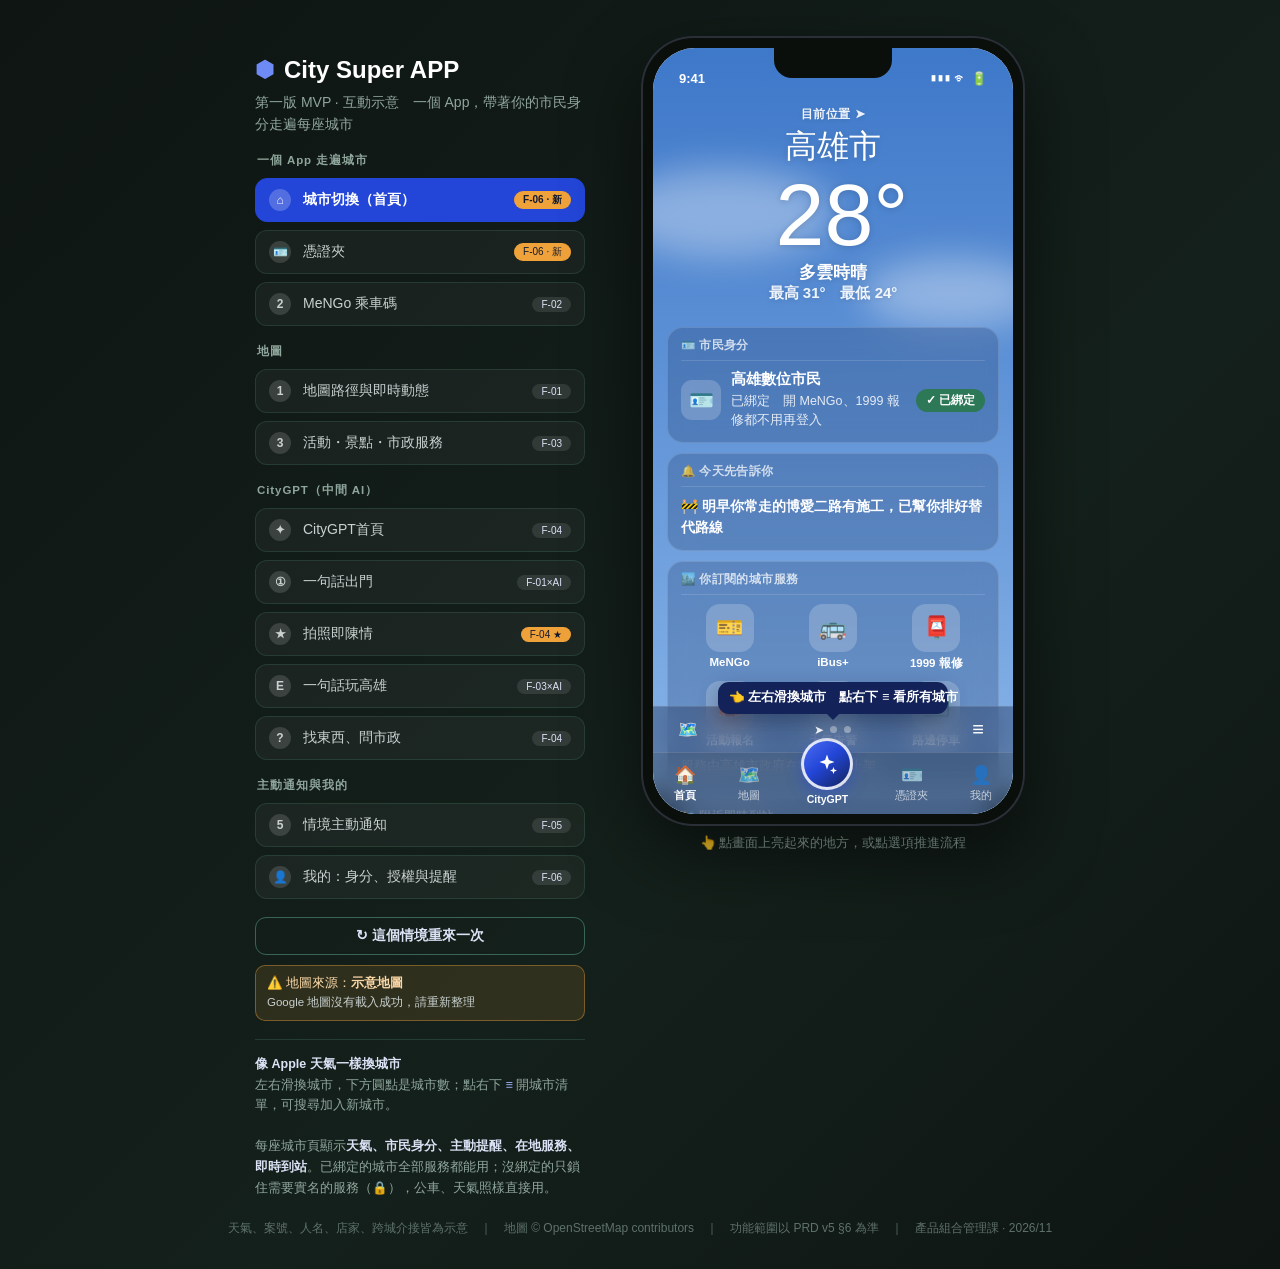
==== index.html @ 998e6039 "Super APP MVP mockup v10 預覽站（GitHub Pages）" ====
<!DOCTYPE html>
<html lang="zh-Hant">
<head>
<meta charset="UTF-8">
<meta name="viewport" content="width=device-width,initial-scale=1.0">
<meta name="robots" content="noindex, nofollow">
<title>City Super APP · 第一版 MVP 互動示意</title>
<!-- City Super APP 第一版 MVP 互動示意（團隊內部討論用）。畫面、數據、人名、案號皆為示意。 -->
<link rel="stylesheet" href="base.css">
<link rel="stylesheet" href="motion.css">
<link rel="stylesheet" href="app.css">
<link rel="stylesheet" href="chat.css">
<link rel="stylesheet" href="skin.css">
</head>
<body class="app-body">
<div class="stage">
  <aside class="side">
    <div class="side-brand"><span class="logo">⬢</span> City Super APP</div>
    <p class="side-tag">第一版 MVP · 互動示意　一個 App，帶著你的市民身分走遍每座城市</p>
    <nav class="side-nav" id="sideNav"></nav>
    <div class="side-ctrl"><button id="btnReplay">↻ 這個情境重來一次</button></div>
    <div class="side-note" id="sideNote"></div>
  </aside>
  <div class="phone-wrap">
    <div class="phone" id="phone">
      <div class="notch"></div>
      <div class="scr" id="screen"></div>
    </div>
    <div class="phone-hint" id="hint">👆 點畫面上亮起來的地方，或點選項推進流程</div>
  </div>
</div>
<footer class="app-foot">天氣、案號、人名、店家、跨城介接皆為示意　｜　地圖 © OpenStreetMap contributors　｜　功能範圍以 PRD v5 §6 為準　｜　產品組合管理課 · 2026/11</footer>
<script src="maps_key.js"></script>
<script src="core.js"></script>
<script src="city_wallet_me.js"></script>
<script src="screens.js"></script>
<script src="ask.js"></script>
<script src="gmap.js"></script>
<script src="gmap_scenes.js"></script>
<script src="boot.js"></script>
</body>
</html>
---- base.css ----
/* City Super APP · MVP 六件事畫面示意
   設計 token 對齊 CityGPT 設計系統：主色翠綠 #2346D8、深藍 #13235A、PingFang TC */
:root{
  --green:#2346D8; --green-d:#1C3BB8; --green-bg:#E8EDFF;
  --blue:#2E7DF2; --blue-d:#1B5FC4; --blue-bg:#EAF2FE;
  --red:#E05A6F; --red-bg:#FCEBEE; --orange:#F0922A; --orange-bg:#FDF0E2;
  --navy:#13235A; --navy2:#1A2F6E; --ink:#1E293B; --slate:#475569; --mute:#64748B;
  --line:#E2E8F0; --card:#F8FAFC; --bg:#0F172A;
}
*{box-sizing:border-box;margin:0;padding:0}
body{font-family:"PingFang TC","Noto Sans TC","Microsoft JhengHei",sans-serif;background:var(--bg);color:#fff;-webkit-font-smoothing:antialiased}
.page-head{max-width:1280px;margin:0 auto;padding:48px 32px 8px}
.eyebrow{color:var(--green);font-weight:700;letter-spacing:.12em;font-size:13px}
.page-head h1{font-size:34px;margin:10px 0 8px}
.page-head p{color:#AEBBDD;font-size:15px}
.grid{max-width:1280px;margin:0 auto;padding:28px 32px 24px;display:grid;grid-template-columns:repeat(3,1fr);gap:36px 28px}
.page-foot{max-width:1280px;margin:0 auto;padding:8px 32px 48px;color:#64748B;font-size:12px}

/* 單一畫面模式（截圖用） */
body.only{background:transparent}
body.only .page-head,body.only .page-foot,body.only .caption{display:none}
body.only .grid{display:block;padding:0;max-width:none}
body.only .item{width:384px}

.item{display:flex;flex-direction:column;align-items:center}
.phone{width:384px;height:790px;border-radius:52px;background:#0B1022;padding:12px;box-shadow:0 0 0 2px #2A3557,0 24px 60px rgba(0,0,0,.45);position:relative}
.scr{width:100%;height:100%;border-radius:42px;overflow:hidden;background:#fff;color:var(--ink);position:relative;display:flex;flex-direction:column}
.notch{position:absolute;top:12px;left:50%;transform:translateX(-50%);width:118px;height:30px;background:#0B1022;border-radius:0 0 18px 18px;z-index:5}
.sb{height:44px;flex:none;display:flex;justify-content:space-between;align-items:flex-end;padding:0 26px 6px;font-size:13px;font-weight:700;color:var(--ink);z-index:4}
.sb.light{color:#fff}
.body{flex:1;overflow:hidden;position:relative;display:flex;flex-direction:column}
.tabs{height:62px;flex:none;border-top:1px solid var(--line);display:flex;justify-content:space-around;align-items:center;font-size:10.5px;color:var(--mute);background:#fff}
.tabs div{display:flex;flex-direction:column;align-items:center;gap:3px}
.tabs i{font-style:normal;font-size:18px}
.tabs .on{color:var(--green-d);font-weight:700}

/* 通用元件 */
.ttl{font-size:19px;font-weight:800;padding:6px 18px 2px}
.sub{font-size:12.5px;color:var(--mute);padding:0 18px 10px}
.card{background:#fff;border:1px solid var(--line);border-radius:16px;padding:12px 14px;box-shadow:0 2px 8px rgba(15,23,42,.06)}
.pill{display:inline-flex;align-items:center;gap:4px;border-radius:999px;padding:3px 9px;font-size:11px;font-weight:700}
.p-green{background:var(--green-bg);color:var(--green-d)} .p-blue{background:var(--blue-bg);color:var(--blue-d)}
.p-red{background:var(--red-bg);color:#B83A52} .p-orange{background:var(--orange-bg);color:#C06A12} .p-gray{background:#EEF2F7;color:var(--slate)}
.btn{display:flex;align-items:center;justify-content:center;gap:6px;border-radius:14px;height:46px;font-weight:800;font-size:15px}
.btn-green{background:var(--green);color:#fff} .btn-ghost{background:#fff;color:var(--green-d);border:1.5px solid var(--green)}
.btn-red{background:#fff;color:#B83A52;border:1.5px solid var(--red)}
.row{display:flex;align-items:center;gap:8px}
.mt6{margin-top:6px}.mt8{margin-top:8px}.mt10{margin-top:10px}.mt12{margin-top:12px}
.small{font-size:11.5px;color:var(--mute)}
.src{font-size:10.5px;color:var(--mute);margin-top:6px}
.src b{color:var(--green-d)}

/* F-01 地圖 */
.map{position:absolute;inset:0;background-size:cover;background-position:center}
.map::after{content:"";position:absolute;inset:0;background:linear-gradient(180deg,rgba(255,255,255,.0) 40%,rgba(255,255,255,.0) 100%)}
.map svg{position:absolute;inset:0;width:100%;height:100%}
.search{position:absolute;top:8px;left:14px;right:14px;background:#fff;border-radius:16px;box-shadow:0 6px 20px rgba(15,23,42,.18);padding:10px 12px;z-index:3}
.search .l{display:flex;align-items:center;gap:8px;font-size:13.5px;padding:3px 0}
.dot{width:10px;height:10px;border-radius:50%}
.sheet{position:absolute;left:0;right:0;bottom:0;background:#fff;border-radius:22px 22px 0 0;box-shadow:0 -8px 24px rgba(15,23,42,.15);padding:10px 16px 14px;z-index:3}
.grab{width:42px;height:5px;border-radius:3px;background:#CBD5E1;margin:0 auto 10px}
.route{border:1.5px solid var(--line);border-radius:14px;padding:10px 12px;margin-top:8px}
.route.best{border-color:var(--green);background:#EEF2FF}
.leg{display:inline-flex;align-items:center;gap:3px;border-radius:7px;padding:2px 6px;font-size:11.5px;font-weight:800;color:#fff}
.eta{font-size:22px;font-weight:900;color:var(--ink)}
.live{color:var(--green-d);font-weight:800;font-size:12px}

/* F-02 乘車碼 */
.ticket{margin:4px 16px 0;border-radius:22px;background:linear-gradient(160deg,#1A2F6E,#13235A);color:#fff;padding:16px;position:relative;overflow:hidden}
.ticket::before{content:"";position:absolute;right:-40px;top:-40px;width:160px;height:160px;border-radius:50%;background:rgba(35,70,216,.25)}
.qrbox{background:#fff;border-radius:18px;margin:14px auto 0;width:236px;padding:14px;position:relative}
.qr{display:grid;grid-template-columns:repeat(25,1fr);gap:0;width:208px;height:208px}
.qr i{display:block}
.qr i.on{background:#0F172A}
.ring{position:absolute;right:-14px;top:-14px;width:54px;height:54px;border-radius:50%;background:conic-gradient(var(--green) 0 70%,#E2E8F0 70% 100%);display:flex;align-items:center;justify-content:center}
.ring span{width:42px;height:42px;border-radius:50%;background:#fff;display:flex;align-items:center;justify-content:center;font-weight:900;color:var(--green-d);font-size:15px}

/* F-03 活動頁 */
.hero-img{height:150px;background-size:cover;background-position:center;position:relative}
.hero-img .tag{position:absolute;left:14px;bottom:12px}
.tiles{display:grid;grid-template-columns:repeat(3,1fr);gap:8px;margin-top:10px}
.tile{border-radius:14px;padding:10px 6px;text-align:center;font-size:11.5px;font-weight:700;background:var(--card);border:1px solid var(--line)}
.tile b{display:block;font-size:20px;margin-bottom:3px}
.toast{position:absolute;left:16px;right:16px;bottom:74px;background:var(--navy);color:#fff;border-radius:16px;padding:12px 14px;box-shadow:0 10px 26px rgba(15,23,42,.35);z-index:6;font-size:13px}

/* F-04 對話 */
.chat{flex:1;padding:6px 14px;display:flex;flex-direction:column;gap:9px;background:#F6F8FB}
.me{align-self:flex-end;background:var(--green);color:#fff;border-radius:18px 18px 4px 18px;padding:9px 12px;font-size:13.5px;max-width:78%}
.ai{align-self:flex-start;background:#fff;border:1px solid var(--line);border-radius:18px 18px 18px 4px;padding:10px 12px;font-size:13px;max-width:88%;line-height:1.5}
.ai .who{font-size:10.5px;font-weight:800;color:var(--green-d);margin-bottom:3px}
.lost{display:flex;gap:9px;align-items:center;border:1px solid var(--line);border-radius:12px;padding:8px;margin-top:7px;background:#fff}
.lost .ic{width:36px;height:36px;border-radius:10px;background:#EEF2F7;display:flex;align-items:center;justify-content:center;font-size:18px}
.inputbar{flex:none;display:flex;gap:8px;align-items:center;padding:8px 12px;border-top:1px solid var(--line);background:#fff}
.inputbar .box{flex:1;height:38px;border-radius:19px;background:#F1F5F9;display:flex;align-items:center;padding:0 14px;font-size:12.5px;color:var(--mute)}
.mic{width:38px;height:38px;border-radius:50%;background:var(--green);color:#fff;display:flex;align-items:center;justify-content:center;font-size:17px}
.fallback{display:flex;gap:6px;margin-top:8px}
.fallback span{flex:1;text-align:center;border-radius:10px;padding:7px 4px;font-size:11.5px;font-weight:800}

/* F-05 鎖定畫面 */
.lock{position:absolute;inset:0;background:linear-gradient(170deg,#1A2F6E 0%,#0E1B48 55%,#132B5A 100%)}
.clock{color:#fff;text-align:center;margin-top:46px}
.clock .d{font-size:14px;opacity:.85}
.clock .t{font-size:72px;font-weight:300;letter-spacing:-2px;line-height:1}
.noti{margin:0 12px 10px;background:rgba(255,255,255,.92);border-radius:20px;padding:11px 13px;color:var(--ink);box-shadow:0 8px 20px rgba(0,0,0,.25)}
.noti .h{display:flex;align-items:center;gap:7px;font-size:11.5px;color:var(--mute);font-weight:700}
.noti .h .app{width:22px;height:22px;border-radius:6px;background:var(--green);color:#fff;display:flex;align-items:center;justify-content:center;font-size:12px;font-weight:900}
.noti .t{font-weight:800;font-size:14px;margin-top:6px}
.noti .c{font-size:12.5px;color:var(--slate);margin-top:3px;line-height:1.45}
.noti .acts{display:flex;gap:6px;margin-top:9px}
.noti .acts span{flex:1;text-align:center;background:#EEF2F7;border-radius:10px;padding:7px 2px;font-size:12px;font-weight:800;color:var(--ink)}
.noti .acts span.pri{background:var(--green);color:#fff}

/* F-06 綁定 */
.citysw{display:flex;gap:8px;padding:0 16px;margin-top:2px}
.city{flex:1;border-radius:14px;padding:10px;border:1.5px solid var(--line);font-size:13px;font-weight:800;background:#fff}
.city.on{border-color:var(--green);background:#EEF2FF}
.mini{display:grid;grid-template-columns:repeat(4,1fr);gap:8px;padding:12px 16px 0}
.mini div{text-align:center;font-size:11px;font-weight:700;color:var(--slate)}
.mini b{display:flex;width:54px;height:54px;margin:0 auto 5px;border-radius:16px;align-items:center;justify-content:center;font-size:24px;background:var(--card);border:1px solid var(--line)}
.scrim{position:absolute;inset:0;background:rgba(15,23,42,.45);z-index:5}
.bsheet{position:absolute;left:0;right:0;bottom:0;background:#fff;border-radius:24px 24px 0 0;padding:12px 18px 18px;z-index:6}
.field{display:flex;justify-content:space-between;align-items:center;border-bottom:1px solid var(--line);padding:8px 0;font-size:13px}
.field .ok{color:var(--green-d);font-weight:800}
.field .no{color:var(--mute)}

/* 說明欄 */
.caption{width:384px;margin-top:16px}
.cap-h{display:flex;align-items:center;gap:8px}
.cap-f{background:var(--green);color:#fff;border-radius:8px;padding:2px 8px;font-weight:900;font-size:13px}
.cap-t{font-size:18px;font-weight:800}
.cap-d{color:#C7D2EE;font-size:13.5px;margin-top:8px;line-height:1.55}
.cap-k{margin-top:8px;font-size:12.5px;color:#8FA0C8;line-height:1.55}
.cap-k b{color:#9FB3FF}
---- motion.css ----
/* City Super APP · MVP 六件事動態版（疊在 mvp.css 之上）
   動畫原則：只動 transform 與 opacity；進場 ease-out；UI 動畫 < 300ms，流程節奏另外控制。 */
:root{ --eo:cubic-bezier(.23,1,.32,1); --io:cubic-bezier(.77,0,.175,1); --dr:cubic-bezier(.32,.72,0,1); }

.live-head{display:flex;align-items:flex-end;justify-content:space-between;gap:24px;flex-wrap:wrap}
.live-ctrl{display:flex;gap:10px}
.live-ctrl button{font-family:inherit;font-size:14px;font-weight:800;border-radius:12px;padding:10px 16px;border:1.5px solid #2346D8;background:transparent;color:#9FB3FF;cursor:pointer;transition:transform .12s var(--eo)}
.live-ctrl button.pri{background:#2346D8;color:#fff}
.live-ctrl button:active{transform:scale(.97)}

/* 每支手機下方的步驟列 */
.steps{width:384px;margin-top:14px;display:flex;gap:6px}
.steps i{flex:1;height:4px;border-radius:2px;background:#2A3557;overflow:hidden;position:relative}
.steps i.done{background:#2346D8}
.steps i.on::after{content:"";position:absolute;inset:0;background:#2346D8;transform-origin:left;animation:stepfill var(--d,1800ms) linear forwards}
@keyframes stepfill{from{transform:scaleX(0)}to{transform:scaleX(1)}}
.steplab{width:384px;margin-top:8px;min-height:22px;font-size:14px;font-weight:800;color:#fff}
.steplab small{color:#9FB3FF;font-weight:900;margin-right:6px}
.replay{margin-top:10px;font-family:inherit;font-size:12.5px;font-weight:800;color:#AEBBDD;background:transparent;border:1px solid #2A3557;border-radius:10px;padding:6px 12px;cursor:pointer}
.replay:active{transform:scale(.97)}

/* 通用進場 */
.fx{opacity:0;transform:translateY(10px);transition:opacity .32s var(--eo),transform .32s var(--eo)}
.fx.in{opacity:1;transform:none}
.fx-up{transform:translateY(105%);transition:transform .42s var(--dr)}
.fx-up.in{transform:none}
.fx-down{opacity:0;transform:translateY(-18px) scale(.97);transition:opacity .3s var(--eo),transform .3s var(--eo)}
.fx-down.in{opacity:1;transform:none}
.fx-pop{opacity:0;transform:scale(.6);transition:opacity .22s var(--eo),transform .32s cubic-bezier(.34,1.56,.64,1)}
.fx-pop.in{opacity:1;transform:none}
.fx-right{transform:translateX(100%);transition:transform .38s var(--dr)}
.fx-right.in{transform:none}
.press{transform:scale(.96);transition:transform .1s var(--eo)}
.glow{box-shadow:0 0 0 4px rgba(35,70,216,.35)}
.pulse{animation:pulse 1.1s var(--eo) infinite}
@keyframes pulse{0%{box-shadow:0 0 0 0 rgba(35,70,216,.55)}100%{box-shadow:0 0 0 14px rgba(35,70,216,0)}}

/* F-01 */
.route-path{stroke-dasharray:1;stroke-dashoffset:1;transition:stroke-dashoffset 1.1s var(--io)}
.route-path.in{stroke-dashoffset:0}
.caret{display:inline-block;width:2px;height:15px;background:#2346D8;margin-left:2px;vertical-align:-2px;animation:blink 1s steps(1) infinite}
@keyframes blink{50%{opacity:0}}
.eta-tick{transition:color .2s}

/* F-02 */
.qr{transition:opacity .18s var(--eo)}
.qr.flash{opacity:.15}
.offline-bar{position:absolute;left:0;right:0;top:0;height:64px;z-index:6;background:#13235A;color:#fff;padding:0 18px;display:flex;align-items:center;font-size:13.5px;font-weight:800}
.tog{width:44px;height:26px;border-radius:13px;background:#CBD5E1;position:relative;transition:background .2s}
.tog::after{content:"";position:absolute;left:3px;top:3px;width:20px;height:20px;border-radius:50%;background:#fff;transition:transform .22s var(--eo)}
.tog.on{background:#2346D8}.tog.on::after{transform:translateX(18px)}
.shot{position:absolute;inset:0;background:#fff;opacity:0;z-index:7;pointer-events:none;transition:opacity .12s}
.shot.in{opacity:.85}

/* F-03 */
.pin{position:absolute;transform-origin:50% 100%}
.pin b{display:flex;align-items:center;justify-content:center;width:34px;height:34px;border-radius:50% 50% 50% 0;transform:rotate(-45deg);box-shadow:0 4px 10px rgba(0,0,0,.25)}
.pin b span{transform:rotate(45deg);font-size:16px}
.pin .lab{position:absolute;left:40px;top:4px;white-space:nowrap;background:#fff;border-radius:8px;padding:3px 8px;font-size:11.5px;font-weight:800;box-shadow:0 3px 10px rgba(0,0,0,.18)}
.page{position:absolute;inset:0;background:#fff;z-index:5;display:flex;flex-direction:column}
.stamp{transition:transform .25s cubic-bezier(.34,1.56,.64,1),background .2s}
.stamp.got{background:#E8EDFF;border-color:#2346D8;transform:scale(1.04)}

/* F-04 */
.chat{overflow-y:auto;scrollbar-width:none}
.chat::-webkit-scrollbar{display:none}
.typing{align-self:flex-start;background:#fff;border:1px solid #E2E8F0;border-radius:16px;padding:10px 14px;display:flex;gap:4px}
.typing i{width:6px;height:6px;border-radius:50%;background:#94A3B8;animation:tdot 1s infinite}
.typing i:nth-child(2){animation-delay:.15s}.typing i:nth-child(3){animation-delay:.3s}
@keyframes tdot{0%,60%,100%{transform:none;opacity:.5}30%{transform:translateY(-4px);opacity:1}}
.wave{display:flex;align-items:center;gap:3px;height:20px}
.wave i{width:3px;border-radius:2px;background:#2346D8;animation:wv .8s ease-in-out infinite}
.wave i:nth-child(2n){animation-delay:.12s}.wave i:nth-child(3n){animation-delay:.24s}
@keyframes wv{0%,100%{height:5px}50%{height:18px}}
.photo{width:150px;height:100px;border-radius:12px;background-size:cover;background-position:center}

/* F-05 */
.notis{display:flex;flex-direction:column}
.shake{animation:shake .4s var(--eo)}
@keyframes shake{0%,100%{transform:none}25%{transform:translateX(-3px)}75%{transform:translateX(3px)}}

/* F-06 */
.mini div b{transition:transform .2s var(--eo)}
.swap{opacity:0;transform:scale(.85)}
.mini div{transition:opacity .2s var(--eo),transform .2s var(--eo)}
.city{transition:border-color .2s,background .2s}
.chk{transition:opacity .2s,transform .25s cubic-bezier(.34,1.56,.64,1);opacity:0;transform:scale(.4)}
.chk.in{opacity:1;transform:none}
.miniapp{position:absolute;inset:0;z-index:8;background:#fff;display:flex;flex-direction:column}
.miniapp .bar{background:#13235A;color:#fff;padding:12px 16px;font-weight:800;font-size:14px;display:flex;align-items:center;gap:8px}

@media (prefers-reduced-motion: reduce){
  .fx,.fx-up,.fx-down,.fx-pop,.fx-right,.route-path,.chk{transition:opacity .2s !important;transform:none !important}
  .pulse,.wave i,.typing i,.shake{animation:none !important}
}
@media (max-width:1240px){ .grid{grid-template-columns:repeat(2,1fr)} }
@media (max-width:840px){ .grid{grid-template-columns:1fr} }

/* 動態版單支模式：深色背景，步驟文字才看得見（靜態版的透明背景是給截圖用） */
body.only{background:#0F172A;display:flex;justify-content:center;padding:28px 0}
body.only .steps,body.only .steplab{display:flex}
body.only .steplab{display:block}
---- app.css ----
/* City Super APP · MVP 單手機互動示意（疊在 base.css / motion.css 之上）
   版面參考 demo_mockup_v2：左側情境清單＋中間一支可操作的手機。
   首頁城市切換參考 Apple 天氣；憑證夾參考 Apple 錢包。
   動畫只動 transform 與 opacity，尊重 prefers-reduced-motion。 */

/* ---------- 舞台 ---------- */
body.app-body{background:radial-gradient(1200px 700px at 70% 20%,#16302A 0%,#0B1513 55%,#070D0C 100%);min-height:100vh}
.stage{max-width:1180px;margin:0 auto;padding:36px 32px 12px;display:flex;gap:56px;justify-content:center;align-items:flex-start}
.side{width:330px;flex:none;padding-top:20px}
.side-brand{font-size:24px;font-weight:800;display:flex;align-items:center;gap:10px}
.side-brand .logo{color:#7C8CFF;font-size:22px}
.side-tag{color:#9FB2AC;font-size:14px;margin:8px 0 18px;line-height:1.55}
.side-nav{display:flex;flex-direction:column;gap:8px}
.nav-it{display:flex;align-items:center;gap:12px;width:100%;text-align:left;font-family:inherit;color:#E6EEF0;background:rgba(255,255,255,.03);border:1px solid rgba(255,255,255,.12);border-radius:12px;padding:11px 14px;font-size:15px;cursor:pointer;transition:background .18s,border-color .18s,transform .12s var(--eo)}
.nav-it:hover{background:rgba(255,255,255,.07)}
.nav-it:active{transform:scale(.98)}
.nav-it.on{border-color:#2346D8;background:rgba(35,70,216,.14)}
.nav-it .no{width:26px;height:26px;border-radius:50%;border:1px solid rgba(255,255,255,.3);display:flex;align-items:center;justify-content:center;font-size:12px;flex:none}
.nav-it.on .no{background:#2346D8;border-color:#2346D8;color:#fff}
.nav-it .tag{margin-left:auto;font-size:11px;color:#C9D6D2;background:rgba(255,255,255,.1);border-radius:999px;padding:2px 9px;white-space:nowrap}
.nav-it .tag.new{background:#2346D8;color:#fff}
.side-ctrl{display:flex;gap:8px;margin-top:18px}
.side-ctrl button{flex:1;font-family:inherit;font-size:13.5px;font-weight:800;border-radius:11px;padding:9px 6px;border:1.5px solid #2346D8;background:transparent;color:#9FB3FF;cursor:pointer;transition:transform .12s var(--eo)}
.side-ctrl button.pri{background:#2346D8;color:#fff}
.side-ctrl button:active{transform:scale(.97)}
.side-note{margin-top:18px;border-top:1px solid rgba(255,255,255,.12);padding-top:14px;color:#B9C8C3;font-size:13.5px;line-height:1.65}
.side-note b{color:#fff}
.side-note .k{color:#9FB3FF;font-weight:800}
.phone-wrap{display:flex;flex-direction:column;align-items:center}
.phone-wrap .steps,.phone-wrap .steplab{width:384px}
.phone-hint{margin-top:8px;color:#8FA39D;font-size:13px}
.app-foot{max-width:1180px;margin:0 auto;padding:10px 32px 32px;color:#5E716B;font-size:12px;text-align:center}

/* ---------- 手指示意 ---------- */
.finger{position:absolute;left:0;top:0;width:46px;height:46px;margin:-23px 0 0 -23px;border-radius:50%;background:rgba(255,255,255,.55);border:2px solid rgba(15,23,42,.18);box-shadow:0 4px 14px rgba(0,0,0,.25);pointer-events:none;z-index:50;opacity:0;transition:transform .5s var(--io),opacity .2s var(--eo)}
.finger.show{opacity:1}
.finger::after{content:"";position:absolute;inset:8px;border-radius:50%;background:rgba(255,255,255,.7);transition:transform .12s var(--eo)}
.finger.down::after{transform:scale(.6)}
.finger.drag{transition:transform .6s cubic-bezier(.45,0,.2,1),opacity .2s}

/* ---------- 首頁：城市頁（Apple 天氣式） ---------- */
.wx{position:absolute;inset:0;overflow:hidden;color:#fff}
.wx-bg{position:absolute;inset:0;opacity:0;transition:opacity .25s linear}
.wx-bg.on{opacity:1}
.wx-bg .cloud{position:absolute;border-radius:50%;background:rgba(255,255,255,.35);filter:blur(18px);animation:drift 14s ease-in-out infinite alternate}
.wx-bg .rain{position:absolute;inset:0;background-image:repeating-linear-gradient(105deg,rgba(255,255,255,0) 0 14px,rgba(255,255,255,.18) 14px 15px,rgba(255,255,255,0) 15px 34px);animation:rain .9s linear infinite;opacity:.7}
@keyframes drift{from{transform:translateX(-20px)}to{transform:translateX(30px)}}
@keyframes rain{from{transform:translateY(-34px)}to{transform:translateY(0)}}
.pager{position:absolute;inset:0;display:flex;overflow-x:auto;overflow-y:hidden;scroll-snap-type:x mandatory;scrollbar-width:none;cursor:grab;touch-action:pan-x pan-y}
.pager::-webkit-scrollbar{display:none}
.pager.dragging{scroll-snap-type:none;cursor:grabbing}
.cpage{flex:0 0 100%;height:100%;scroll-snap-align:start;overflow-y:auto;scrollbar-width:none;padding:0 14px 150px;user-select:none}
.cpage::-webkit-scrollbar{display:none}
.wx .sb{color:#fff}
.chead{text-align:center;padding:14px 0 14px;text-shadow:0 1px 6px rgba(0,0,0,.15)}
.chead .loc{font-size:12px;font-weight:700;opacity:.9;letter-spacing:.04em}
.chead .cname{font-size:32px;font-weight:500;margin-top:2px}
.chead .temp{font-size:88px;font-weight:200;line-height:1;margin:2px 0 2px 18px}
.chead .cond{font-size:17px;font-weight:600}
.chead .hl{font-size:15px;font-weight:600;opacity:.9}
.mod{background:rgba(16,36,82,.22);border:1px solid rgba(255,255,255,.14);border-radius:16px;padding:10px 13px 12px;margin-top:10px;-webkit-backdrop-filter:blur(14px);backdrop-filter:blur(14px)}
.mod .mh{font-size:11.5px;font-weight:700;opacity:.75;letter-spacing:.04em;padding-bottom:7px;border-bottom:1px solid rgba(255,255,255,.18);margin-bottom:9px}
.mod .big{font-size:15px;font-weight:800}
.mod .sm{font-size:12.5px;opacity:.85;margin-top:3px;line-height:1.5}
.idrow{display:flex;align-items:center;gap:10px}
.idrow .badge{width:40px;height:40px;border-radius:11px;display:flex;align-items:center;justify-content:center;font-size:20px;background:rgba(255,255,255,.2);flex:none}
.idrow .st{margin-left:auto;font-size:11.5px;font-weight:800;border-radius:999px;padding:4px 10px;white-space:nowrap}
.st.ok{background:#2346D8;color:#fff}
.st.need{background:#fff;color:#13235A}
.st.guest{background:rgba(255,255,255,.22);color:#fff}
.svc{display:grid;grid-template-columns:repeat(3,1fr);gap:10px 6px}
.svc div{text-align:center;font-size:11.5px;font-weight:600;position:relative}
.svc b{display:flex;width:48px;height:48px;margin:0 auto 4px;border-radius:14px;background:rgba(255,255,255,.2);align-items:center;justify-content:center;font-size:22px}
.svc .lk{position:absolute;top:-4px;right:14px;font-size:10px;background:#fff;color:#13235A;border-radius:999px;padding:1px 5px;font-weight:800}
.trow{display:flex;align-items:center;gap:8px;font-size:13px;padding:5px 0}
.trow + .trow{border-top:1px solid rgba(255,255,255,.14)}
.trow .eta2{margin-left:auto;font-weight:800}
.cfoot{font-size:10.5px;opacity:.65;text-align:center;margin-top:12px}
.wx-bar{position:absolute;left:0;right:0;bottom:62px;height:46px;display:flex;align-items:center;justify-content:space-between;padding:0 18px;z-index:4;background:rgba(10,24,58,.32);border-top:1px solid rgba(255,255,255,.12);-webkit-backdrop-filter:blur(14px);backdrop-filter:blur(14px)}
.wx-bar .ic{width:34px;height:34px;display:flex;align-items:center;justify-content:center;border-radius:50%;cursor:pointer;color:#fff;transition:transform .12s var(--eo),background .15s}
.wx-bar .ic:active{transform:scale(.9)}
.wx-bar .ic:hover{background:rgba(255,255,255,.12)}
.dots{display:flex;align-items:center;gap:7px}
.dots i{width:7px;height:7px;border-radius:50%;background:rgba(255,255,255,.4);transition:background .2s,transform .2s var(--eo)}
.dots i.on{background:#fff;transform:scale(1.15)}
.dots i.arrow{width:auto;height:auto;background:none;font-style:normal;font-size:10px;color:rgba(255,255,255,.45)}
.dots i.arrow.on{color:#fff}
.tabs.dark{background:rgba(6,14,32,.38);border-top:1px solid rgba(255,255,255,.12);color:rgba(255,255,255,.7);position:absolute;left:0;right:0;bottom:0;z-index:4;-webkit-backdrop-filter:blur(12px);backdrop-filter:blur(12px)}
.tabs.dark .on{color:#fff}

/* 城市清單（Apple 天氣的清單頁） */
.clist{position:absolute;inset:0;background:#05070D;z-index:10;color:#fff;display:flex;flex-direction:column;opacity:0;pointer-events:none;transform:scale(1.03);transition:opacity .26s var(--eo),transform .3s var(--eo)}
.clist.in{opacity:1;pointer-events:auto;transform:none}
.clist .sb{color:#fff}
.cl-top{display:flex;align-items:center;padding:4px 18px 0}
.cl-top h2{font-size:30px;font-weight:800}
.cl-top .more{margin-left:auto;width:30px;height:30px;border-radius:50%;border:1.5px solid rgba(255,255,255,.6);display:flex;align-items:center;justify-content:center;font-size:14px;font-weight:900}
.cl-search{margin:10px 16px 6px;height:38px;border-radius:11px;background:rgba(255,255,255,.12);display:flex;align-items:center;gap:8px;padding:0 12px;font-size:14px;color:rgba(255,255,255,.55);cursor:text}
.cl-search b{color:#fff;font-weight:600}
.cl-search .cancel{margin-left:auto;color:#9FB3FF;font-weight:700;font-size:13px;display:none}
.cl-search.typing .cancel{display:block}
.cl-cards{flex:1;overflow-y:auto;padding:4px 16px 20px;scrollbar-width:none}
.cl-cards::-webkit-scrollbar{display:none}
.ccard{position:relative;height:108px;border-radius:18px;margin-top:10px;padding:12px 15px;display:flex;overflow:hidden;cursor:pointer;transition:transform .14s var(--eo),opacity .3s var(--eo)}
.ccard:active{transform:scale(.97)}
.ccard .l{flex:1;display:flex;flex-direction:column}
.ccard .n{font-size:20px;font-weight:800}
.ccard .s{font-size:12px;font-weight:600;opacity:.9}
.ccard .c{margin-top:auto;font-size:12.5px;font-weight:600}
.ccard .r{display:flex;flex-direction:column;align-items:flex-end}
.ccard .t{font-size:44px;font-weight:300;line-height:1}
.ccard .hl{margin-top:auto;font-size:12px;font-weight:600}
.ccard .idt{position:absolute;left:15px;bottom:31px;font-size:11px;font-weight:800;background:rgba(0,0,0,.18);border-radius:999px;padding:2px 8px}
.ccard.enter{opacity:0;transform:translateY(14px) scale(.96)}
.cl-results{padding:0 16px;display:none}
.cl-results.in{display:block}
.res{padding:12px 4px;border-bottom:1px solid rgba(255,255,255,.12);font-size:15px;cursor:pointer}
.res small{display:block;font-size:11.5px;color:rgba(255,255,255,.55);margin-top:2px}
.cl-dim{transition:opacity .2s}
.cl-dim.off{opacity:.15}
.zoom{position:absolute;z-index:12;border-radius:18px;transform-origin:0 0;transition:transform .42s var(--dr),opacity .25s var(--eo),border-radius .42s var(--dr);pointer-events:none}
/* 新增城市預覽（Apple 天氣的「加入」頁） */
.preview{position:absolute;inset:0;z-index:14;border-radius:0;overflow:hidden;color:#fff;transform:translateY(100%);transition:transform .42s var(--dr)}
.preview.in{transform:none}
.preview .pv-top{position:absolute;top:44px;left:0;right:0;display:flex;justify-content:space-between;padding:6px 18px;font-size:15px;font-weight:700;z-index:2}
.preview .pv-top span{cursor:pointer;padding:4px 2px}
.preview .cpage{position:absolute;inset:0;padding-top:48px;padding-bottom:30px}

/* ---------- 憑證夾（Apple 錢包式） ---------- */
.wal{position:absolute;inset:0;background:#EEF1F6;display:flex;flex-direction:column}
.wal-top{display:flex;align-items:center;padding:2px 18px 6px}
.wal-top h2{font-size:28px;font-weight:900;color:var(--ink)}
.wal-top .plus{margin-left:auto;width:32px;height:32px;border-radius:50%;background:#13235A;color:#fff;display:flex;align-items:center;justify-content:center;font-size:20px;font-weight:700;cursor:pointer;transition:transform .12s var(--eo)}
.wal-top .plus:active{transform:scale(.9)}
.wal-sub{font-size:12px;color:var(--mute);padding:0 18px 4px}
.stack{position:relative;flex:1;overflow:hidden}
.pass{position:absolute;left:14px;right:14px;top:0;height:206px;border-radius:16px;color:#fff;padding:14px 16px;box-shadow:0 6px 18px rgba(15,23,42,.22),inset 0 1px 0 rgba(255,255,255,.25);cursor:pointer;transition:transform .45s var(--dr),opacity .3s var(--eo);overflow:hidden}
.pass::before{content:"";position:absolute;right:-50px;top:-60px;width:180px;height:180px;border-radius:50%;background:rgba(255,255,255,.12)}
.pass .ph{display:flex;align-items:center;gap:8px;position:relative}
.pass .ph .iss{font-size:11.5px;font-weight:700;opacity:.85}
.pass .ph .nm{font-size:15.5px;font-weight:900}
.pass .ph .st2{margin-left:auto;font-size:11px;font-weight:800;border-radius:999px;padding:3px 9px;background:rgba(255,255,255,.22)}
.pass .pm{position:relative;margin-top:22px;display:flex;justify-content:space-between;align-items:flex-end}
.pass .pm .lb{font-size:10.5px;opacity:.75}
.pass .pm .vl{font-size:15px;font-weight:800;margin-top:2px}
.pass .chip{position:absolute;left:16px;bottom:16px;width:38px;height:28px;border-radius:6px;background:linear-gradient(135deg,#F6D776,#C99A2E);opacity:.9}
.pass .pno{position:absolute;right:16px;bottom:16px;font-size:12px;font-weight:700;letter-spacing:.12em;opacity:.85}
.pass.add{background:transparent !important;border:2px dashed #A9B6CC;color:#475569;box-shadow:none;display:flex;align-items:center;justify-content:center;flex-direction:column;gap:4px;height:120px}
.pass.add::before{display:none}
.pass.add b{font-size:15px}
.pass.add small{font-size:11.5px;color:var(--mute)}
.pass.deal{opacity:0}
.detail{position:absolute;left:14px;right:14px;top:218px;opacity:0;transform:translateY(16px);transition:opacity .3s var(--eo),transform .35s var(--eo);pointer-events:none}
.detail.in{opacity:1;transform:none;pointer-events:auto}
.detail .qrbox{margin:0 auto;width:200px;padding:12px}
.detail .qr{width:176px;height:176px}
.detail .ring{width:46px;height:46px;right:-12px;top:-12px}
.detail .ring span{width:36px;height:36px;font-size:13px}
.detail .qr-note{text-align:center;font-size:12px;color:var(--mute);margin-top:8px}
.dfields{background:#fff;border-radius:14px;padding:4px 14px;margin-top:10px;border:1px solid var(--line)}
.dfields .field{font-size:12.5px;color:var(--ink)}
.dfields .field:last-child{border-bottom:none}
.dbtns{display:flex;gap:8px;margin-top:10px}
.dbtns span{flex:1;text-align:center;border-radius:12px;padding:9px 4px;font-size:12.5px;font-weight:800;background:#fff;border:1px solid var(--line);color:var(--ink);cursor:pointer}
.dbtns span.pri{background:#13235A;color:#fff;border-color:#13235A}
.wal .toast{bottom:74px}
.wal .tabs{position:relative}
.sheet-list .opt{display:flex;align-items:center;gap:10px;border:1.5px solid var(--line);border-radius:14px;padding:11px 12px;margin-top:8px;cursor:pointer;transition:border-color .15s,background .15s,transform .12s var(--eo)}
.sheet-list .opt:active{transform:scale(.98)}
.sheet-list .opt.sel{border-color:var(--green);background:#EEF2FF}
.sheet-list .opt .ic{width:36px;height:36px;border-radius:10px;display:flex;align-items:center;justify-content:center;color:#fff;font-size:17px;flex:none}
.sheet-list .opt .tx{flex:1;font-size:14px;font-weight:800}
.sheet-list .opt .tx small{display:block;font-weight:600;font-size:11.5px;color:var(--mute);margin-top:1px}
.bsheet .note2{font-size:11px;color:#B45309;background:#FEF3C7;border-radius:10px;padding:6px 10px;margin-top:10px}

@media (hover:hover) and (pointer:fine){
  .ccard:hover{transform:translateY(-1px)}
}
@media (prefers-reduced-motion: reduce){
  .finger,.pass,.detail,.clist,.preview,.zoom,.ccard{transition:opacity .2s !important}
  .wx-bg .cloud,.wx-bg .rain{animation:none !important}
}
@media (max-width:900px){ .stage{flex-direction:column;align-items:center;gap:24px} .side{width:384px} }
/* 還沒出現（透明）的遮罩、toast 不可以擋住點擊 */
.fx:not(.in),.fx-down:not(.in),.fx-pop:not(.in){pointer-events:none}

/* ---------- 底部分頁：中間的「問{城市}」 ---------- */
.tabs{position:relative;z-index:4}
.tabs .ask{position:relative;top:-12px;color:var(--green-d);font-weight:800}
.tabs .ask i{width:52px;height:52px;border-radius:50%;background:linear-gradient(140deg,#4A6CF0 0%,#2346D8 45%,#13235A 100%);color:#fff;display:flex;align-items:center;justify-content:center;border:3px solid #fff;box-shadow:0 6px 16px rgba(35,70,216,.45);transition:transform .14s var(--eo)}
.tabs .ask:active i{transform:scale(.94)}
.tabs .ask.on i{box-shadow:0 0 0 4px rgba(35,70,216,.25),0 6px 16px rgba(35,70,216,.45)}
.tabs.dark .ask{color:#fff}
.tabs.dark .ask i{border-color:rgba(255,255,255,.85)}

/* ---------- 出門頁：路線 ↔ 活動・景點 ---------- */
.seg{position:absolute;left:50%;transform:translateX(-50%);z-index:3;display:flex;background:rgba(255,255,255,.96);border-radius:999px;padding:3px;box-shadow:0 4px 14px rgba(15,23,42,.16)}
.seg span{padding:6px 14px;border-radius:999px;font-size:12.5px;font-weight:800;color:var(--slate);cursor:pointer;white-space:nowrap;transition:background .18s,color .18s}
.seg span.on{background:var(--navy);color:#fff}

/* ---------- 我的 ---------- */
.mepg{background:#F2F4F8}
.me-scroll{position:relative;flex:1;overflow-y:auto;scrollbar-width:none;padding:0 14px}
.me-scroll::-webkit-scrollbar{display:none}
.me-hero{display:flex;align-items:center;gap:12px;background:linear-gradient(140deg,#1A2F6E,#13235A);color:#fff;border-radius:18px;padding:14px;margin-top:4px}
.me-hero .av{width:48px;height:48px;border-radius:50%;background:#2346D8;display:flex;align-items:center;justify-content:center;font-size:20px;font-weight:900}
.me-hero .nm{font-size:17px;font-weight:900}
.me-hero .small{color:#AEBBDD}
.me-h{font-size:12px;font-weight:800;color:var(--mute);margin:14px 4px 6px;letter-spacing:.04em}
.me-card{background:#fff;border-radius:16px;padding:0 12px;border:1px solid var(--line);transition:box-shadow .2s}
.me-row{display:flex;align-items:center;gap:10px;padding:10px 0}
.me-row + .me-row{border-top:1px solid var(--line)}
.me-row .mi{width:32px;height:32px;border-radius:9px;background:#EEF2F7;display:flex;align-items:center;justify-content:center;font-size:16px;flex:none}
.me-row .mt{flex:1;min-width:0}
.me-row .mt b{display:block;font-size:13.5px;color:var(--ink)}
.mepg{color:var(--ink)}
.me-row .mt small{display:block;font-size:11px;color:var(--mute);margin-top:1px}
.chips{display:flex;flex-wrap:wrap;gap:6px}
.chips span{font-size:11.5px;font-weight:700;background:var(--green-bg);color:var(--green-d);border-radius:999px;padding:4px 10px}
.me-sub{border-radius:12px;transition:box-shadow .2s}
.lg{font-size:12px;color:var(--slate);padding:3px 0}
.lg b{display:inline-block;width:78px;color:var(--ink);font-weight:700}
.me-btn{flex:1;text-align:center;font-size:12px;font-weight:800;border-radius:10px;padding:8px 4px;background:#EEF2F7;color:var(--ink);cursor:pointer}
.me-btn.red{background:var(--red-bg);color:#B83A52}
.prog{height:6px;border-radius:3px;background:#E2E8F0;margin-top:10px;overflow:hidden}
.prog i{display:block;height:100%;background:var(--green);transform-origin:left;transform:scaleX(.5);transition:transform .6s var(--eo)}
.pl{display:flex;justify-content:space-between;font-size:10.5px;color:#94A3B8;margin-top:5px}
.pl .on{color:var(--green-d);font-weight:800}
.mepg.bigtext .me-scroll{zoom:1.15}
.mepg .pill{white-space:nowrap;flex:none}
---- chat.css ----
/* mvp_app_v2：對話情境（問高雄）與「下一步提示」樣式
   對話元件參考 demo_mockup_v2 的 Chat 元件；class 一律加 c- 前綴，避免跟 base.css 的 .chat/.btn/.qr/.photo 撞名。
   動畫只動 transform 與 opacity，尊重 prefers-reduced-motion。 */

/* ---------- 左側情境分群 ---------- */
.nav-grp{font-size:11.5px;font-weight:800;color:#9FB3FF;letter-spacing:.06em;margin:10px 2px 2px}
.nav-grp:first-child{margin-top:0}
.side-ctrl button{flex:1}

/* ---------- 下一步提示（取代自動示範的手指） ---------- */
.coach{animation:coachring 1.3s var(--eo) infinite}
@keyframes coachring{0%{box-shadow:0 0 0 0 rgba(35,70,216,.65)}100%{box-shadow:0 0 0 12px rgba(35,70,216,0)}}
.coach-tip{position:absolute;z-index:60;max-width:230px;background:#13235A;color:#fff;font-size:12.5px;font-weight:700;line-height:1.4;padding:7px 11px;border-radius:11px;box-shadow:0 8px 20px rgba(15,23,42,.35);pointer-events:none;opacity:0;transform:translateY(4px);transition:opacity .2s var(--eo),transform .25s var(--eo);white-space:nowrap}
.coach-tip.in{opacity:1;transform:none}
.coach-tip::after{content:"";position:absolute;left:var(--ax,50%);width:10px;height:10px;background:#13235A;transform:translateX(-50%) rotate(45deg)}
.coach-tip.up::after{bottom:-4px}
.coach-tip.down::after{top:-4px}

/* ---------- 對話畫面外框 ---------- */
.c-wrap{flex:1;display:flex;flex-direction:column;min-height:0;background:#F4F6FA}
.c-head{flex:none;display:flex;align-items:center;gap:8px;padding:2px 14px 8px;background:#F4F6FA}
.c-back{font-size:12.5px;font-weight:700;color:var(--slate);background:#fff;border:1px solid var(--line);border-radius:999px;padding:4px 10px;cursor:pointer}
.c-title{font-size:16px;font-weight:900;color:var(--ink)}
.c-title small{display:block;font-size:10.5px;font-weight:700;color:var(--green-d);letter-spacing:.04em}
.c-scroll{flex:1;overflow-y:auto;scrollbar-width:none;padding:4px 14px 16px}
.c-scroll::-webkit-scrollbar{display:none}
.c-chat{display:flex;flex-direction:column;gap:9px}
.c-input{flex:none;display:flex;gap:8px;align-items:center;padding:8px 12px;border-top:1px solid var(--line);background:#fff}
.c-input .box{flex:1;height:38px;border-radius:19px;background:#F1F5F9;display:flex;align-items:center;padding:0 14px;font-size:12.5px;color:var(--mute)}
.c-input .mic{width:38px;height:38px;border-radius:50%;background:var(--green);color:#fff;display:flex;align-items:center;justify-content:center;font-size:17px}

/* ---------- 對話元件 ---------- */
@keyframes cpop{from{opacity:0;transform:translateY(8px) scale(.98)}to{opacity:1;transform:none}}
.c-msg{max-width:86%;font-size:13.5px;line-height:1.55;padding:9px 12px;border-radius:16px;animation:cpop .3s var(--eo)}
.c-msg.user{align-self:flex-end;background:var(--green);color:#fff;border-bottom-right-radius:5px}
.c-msg.ai{align-self:flex-start;background:#fff;border:1px solid var(--line);color:var(--ink);border-bottom-left-radius:5px}
.c-msg .tag{display:block;font-size:10px;font-weight:800;color:var(--green-d);letter-spacing:.04em;margin-bottom:3px}
.c-msg .src{display:block;margin-top:6px;font-size:10px;color:var(--mute);border-top:1px dashed var(--line);padding-top:5px}
.c-typing{align-self:flex-start;background:#fff;border:1px solid var(--line);border-radius:16px;border-bottom-left-radius:5px;padding:11px 14px;display:flex;gap:4px}
.c-typing i{width:6px;height:6px;border-radius:50%;background:#94A3B8;animation:tdot 1s infinite}
.c-typing i:nth-child(2){animation-delay:.15s}.c-typing i:nth-child(3){animation-delay:.3s}
.c-card{background:#fff;border:1px solid var(--line);border-radius:14px;padding:4px 12px;box-shadow:0 1px 3px rgba(20,26,46,.06);animation:cpop .3s var(--eo)}
.c-card.hl{border-color:#C3CEF9;background:#EEF2FF}
.c-card.warn{border-color:#F3D7A6;background:#FDF6E9}
.c-card .h{font-size:11px;font-weight:800;color:var(--green-d);padding-top:8px}
.c-row{display:flex;align-items:center;gap:8px;padding:7px 0;border-bottom:1px solid var(--line);font-size:12.5px}
.c-row:last-child{border-bottom:0}
.c-row .k{color:var(--slate);min-width:66px;flex:none}
.c-row .v{font-weight:700;color:var(--ink)}
.c-row .r{margin-left:auto;font-weight:800;color:var(--green-d);white-space:nowrap}
.c-chips{display:flex;gap:7px;flex-wrap:wrap;animation:cpop .3s var(--eo)}
.c-chip{font-size:12.5px;font-weight:700;padding:7px 12px;border-radius:999px;background:#fff;border:1.5px solid var(--green);color:var(--green-d);cursor:pointer;transition:background .15s,transform .12s var(--eo)}
.c-chip:hover{background:var(--green-bg)}
.c-chip:active{transform:scale(.96)}
.c-btn{display:block;width:100%;text-align:center;font-family:inherit;background:var(--green);color:#fff;font-size:14.5px;font-weight:800;padding:12px;border:0;border-radius:12px;cursor:pointer;box-shadow:0 4px 14px rgba(35,70,216,.3);transition:transform .12s var(--eo),opacity .2s;animation:cpop .3s var(--eo)}
.c-btn:active{transform:scale(.97)}
.c-btn:disabled{opacity:.55;box-shadow:none;cursor:default}
.c-push{display:flex;gap:10px;background:linear-gradient(135deg,#13235A,#223066);color:#fff;border-radius:14px;padding:12px 13px;animation:cpop .35s var(--eo)}
.c-push .ic{font-size:21px}
.c-push .t{font-size:10.5px;color:#AEBEF8;font-weight:800}
.c-push .b{font-size:12.5px;margin-top:2px;line-height:1.45}
.c-photo{border-radius:12px;overflow:hidden;position:relative;border:1px solid var(--line);animation:cpop .3s var(--eo)}
.c-photo img{display:block;width:100%;height:150px;object-fit:cover}
.c-photo .mk{position:absolute;right:6px;bottom:6px;background:rgba(15,23,42,.72);color:#fff;font-size:9.5px;padding:2px 7px;border-radius:999px}
.c-photo .scan{position:absolute;left:0;right:0;top:0;height:3px;background:#7FE8BF;box-shadow:0 0 12px #7FE8BF;animation:scan 1.1s var(--io) 2}
@keyframes scan{from{transform:translateY(0)}to{transform:translateY(147px)}}
.c-photo .box{position:absolute;border:2.5px solid #7FE8BF;border-radius:8px;opacity:0;transform:scale(1.15);transition:opacity .25s var(--eo),transform .35s var(--eo)}
.c-photo .box.in{opacity:1;transform:none}
.c-photo .box b{position:absolute;left:-2px;top:-20px;background:#7FE8BF;color:#0F172A;font-size:10px;font-weight:900;padding:1px 6px;border-radius:5px;white-space:nowrap}
.c-poi{display:flex;gap:10px;padding:9px 0;border-bottom:1px solid var(--line)}
.c-poi:last-child{border-bottom:0}
.c-poi img{width:54px;height:54px;border-radius:10px;object-fit:cover;flex:none}
.c-poi .t{font-size:13px;font-weight:800;color:var(--ink)}
.c-poi .d{font-size:11.5px;color:var(--slate);margin-top:2px}
.c-poi .lc{display:inline-block;font-size:10px;font-weight:800;color:var(--green-d);background:var(--green-bg);border-radius:999px;padding:1px 7px;margin-top:4px}
.c-done{text-align:center;padding:14px 0;animation:cpop .3s var(--eo)}
.c-done .cir{width:64px;height:64px;border-radius:50%;background:var(--green-bg);margin:0 auto 10px;display:flex;align-items:center;justify-content:center}
.c-done svg{width:36px;height:36px}
.c-done svg path{fill:none;stroke:var(--green);stroke-width:4;stroke-linecap:round;stroke-linejoin:round;stroke-dasharray:48;stroke-dashoffset:48;animation:chk .5s var(--eo) .15s forwards}
@keyframes chk{to{stroke-dashoffset:0}}
.c-done .t{font-size:15px;font-weight:900;color:var(--ink)}
.c-done .s{font-size:12px;color:var(--slate);margin-top:3px;line-height:1.5}
.c-prog{display:flex;flex-direction:column;gap:9px;padding:6px 2px;animation:cpop .3s var(--eo)}
.c-prog .st{display:flex;align-items:center;gap:9px;font-size:12.5px;color:var(--mute);opacity:.45;transition:opacity .3s}
.c-prog .st.on{opacity:1;color:var(--ink)}
.c-prog .st i{width:22px;height:22px;border-radius:50%;background:#E2E8F0;display:flex;align-items:center;justify-content:center;font-size:11px;font-style:normal;font-weight:800;flex:none;transition:background .25s}
.c-prog .st.on i{background:var(--green);color:#fff}
.c-gap{display:flex;align-items:center;gap:10px;margin:6px 2px;animation:cpop .3s var(--eo)}
.c-gap::before,.c-gap::after{content:"";flex:1;height:1px;background:#D8DEE8}
.c-gap span{font-size:11px;font-weight:700;color:var(--mute);background:#E9EDF4;padding:3px 11px;border-radius:999px;white-space:nowrap}
.c-ticket{background:#fff;border:1px solid #C3CEF9;border-radius:14px;padding:14px;text-align:center;animation:cpop .3s var(--eo)}
.c-ticket .b1{font-size:12px;font-weight:800;color:var(--green-d)}
.c-ticket .b2{font-size:14.5px;font-weight:900;color:var(--ink);margin-top:2px}
.c-ticket .b3{font-size:11.5px;color:var(--slate);margin:2px 0 10px}
.c-qr{width:150px;height:150px;margin:0 auto;display:grid;grid-template-columns:repeat(25,1fr);padding:8px;background:#fff;border:1px solid var(--line);border-radius:8px;box-sizing:content-box}
.c-qr i{display:block}.c-qr i.on{background:#0F172A}
.c-map{position:relative;height:200px;border-radius:14px;overflow:hidden;border:1px solid var(--line);background:#e8eaed center/cover;animation:cpop .3s var(--eo)}
.c-map svg{position:absolute;inset:0;width:100%;height:100%}
.c-map .bar{position:absolute;left:0;right:0;top:0;background:#2346D8;color:#fff;font-size:12.5px;font-weight:800;padding:8px 12px}
.c-map .eta{position:absolute;left:10px;bottom:10px;background:#fff;font-size:11.5px;font-weight:800;padding:6px 11px;border-radius:999px;box-shadow:0 3px 10px rgba(0,0,0,.18)}
.c-map .attr{position:absolute;right:6px;bottom:4px;font-size:8px;color:#5a6472;background:rgba(255,255,255,.75);padding:1px 5px;border-radius:3px}
.c-map path.line{stroke-dasharray:1;stroke-dashoffset:1;animation:draw2 1.4s var(--io) forwards}
@keyframes draw2{to{stroke-dashoffset:0}}

/* ---------- 問高雄首頁 ---------- */
.c-sugg{display:flex;align-items:center;gap:11px;background:#fff;border:1px solid var(--line);border-radius:16px;padding:12px;cursor:pointer;transition:transform .12s var(--eo),border-color .15s;animation:cpop .3s var(--eo) both}
.c-sugg:active{transform:scale(.98)}
.c-sugg:hover{border-color:var(--green)}
.c-sugg .ic{width:44px;height:44px;border-radius:13px;display:flex;align-items:center;justify-content:center;font-size:22px;flex:none}
.c-sugg .t{font-size:14px;font-weight:900;color:var(--ink)}
.c-sugg .s{font-size:11.5px;color:var(--slate);margin-top:2px}
.c-sugg .star{margin-left:auto;font-size:10px;font-weight:800;color:#fff;background:var(--green);border-radius:999px;padding:2px 8px;white-space:nowrap}

/* ---------- 活動・景點：類別篩選與空狀態 ---------- */
.cat-row{position:absolute;left:14px;right:14px;top:100px;z-index:3;display:flex;gap:6px}
.cat-row span{flex:1;text-align:center;background:#fff;border-radius:999px;padding:7px 4px;font-size:12px;font-weight:800;color:var(--ink);box-shadow:0 3px 10px rgba(15,23,42,.14);cursor:pointer;transition:background .15s,color .15s,transform .12s var(--eo)}
.cat-row span:active{transform:scale(.96)}
.cat-row span.on{background:var(--orange);color:#fff}
.empty-sheet{position:absolute;left:0;right:0;bottom:0;background:#fff;border-radius:22px 22px 0 0;box-shadow:0 -8px 24px rgba(15,23,42,.15);padding:10px 16px 16px;z-index:3;transition:transform .35s var(--dr)}
.empty-sheet.out{transform:translateY(105%)}
.lock-ff{position:absolute;left:50%;bottom:26px;transform:translateX(-50%);z-index:4;background:rgba(255,255,255,.18);color:#fff;border:1px solid rgba(255,255,255,.35);border-radius:999px;padding:8px 16px;font-size:13px;font-weight:800;cursor:pointer;white-space:nowrap;-webkit-backdrop-filter:blur(10px);backdrop-filter:blur(10px)}
.lock-ff:active{transform:translateX(-50%) scale(.96)}

@media (prefers-reduced-motion: reduce){
  .coach,.c-photo .scan,.c-typing i{animation:none !important}
  .c-msg,.c-card,.c-chips,.c-btn,.c-push,.c-photo,.c-done,.c-prog,.c-gap,.c-ticket,.c-map,.c-sugg{animation:none !important}
}
---- skin.css ----
/* mvp_app_v3 換膚：對齊 demo_mockup_v2 的風格（CityGPT 官方設計系統 blue-light）
   主色湛藍 #2346D8 用在按鈕／選取／重點；完成、已驗證用 ok 綠 #2D7857；表面 #F6F7FB。 */
:root{
  --primary:#2346D8;--primary-hover:#1C3BB8;--primary-subtle:#E8EDFF;--primary-border:#C3CEF9;
  --ok:#2D7857;--ok-subtle:#E3F1EA;--ok-border:#B7DDC9;
  --ink:#141A2E;--slate:#566079;--mute:#666D82;--line:#E6E8ED;--surf:#F6F7FB;
}
body.app-body{background:linear-gradient(135deg,#0E1512,#14201B 60%,#0E1512)}
.app-foot{color:#5E716B}
/* 左側清單：v2 樣式（選中＝藍底實心） */
.side-brand .logo{color:#6E8BF5}
.side-tag{color:#8FA69C}
.nav-grp{color:#8FA69C;font-weight:700;letter-spacing:.08em}
.nav-it{background:rgba(255,255,255,.04);border:1px solid rgba(127,232,191,.12);color:#C9D2D0;font-size:14px;padding:10px 13px}
.nav-it:hover{background:rgba(47,208,138,.12);border-color:rgba(127,232,191,.35);color:#fff}
.nav-it.on{background:var(--primary);border-color:var(--primary);color:#fff;font-weight:700}
.nav-it .no{border:0;background:rgba(255,255,255,.14);width:22px;height:22px;font-weight:700}
.nav-it.on .no{background:rgba(255,255,255,.22);color:#fff}
.nav-it .tag{background:rgba(255,255,255,.1);color:#DDE3F7;font-size:10px}
.nav-it .tag.new{background:#F0A23A;color:#141A2E}
.side-ctrl button{border-color:rgba(127,232,191,.35);color:#DDE3F7}
.side-note{color:#8FA69C;font-size:12.5px;border-top-color:rgba(127,232,191,.15)}
.side-note b{color:#DDE3F7}
.side-note .k{color:#9FB3FF}
.phone-hint{color:#8FA69C}
.phone{background:#0A0F0C;box-shadow:0 30px 70px rgba(0,0,0,.5),inset 0 0 0 2px #2A2F37}
.notch{background:#0A0F0C}
.scr{background:var(--surf)}
/* 完成／已驗證用綠色，主色只給按鈕和選取 */
.p-green{background:var(--ok-subtle);color:var(--ok)}
.st.ok{background:var(--ok)}
.tog.on{background:var(--ok)}
.chips span{background:var(--ok-subtle);color:var(--ok)}
.c-done .cir{background:var(--ok-subtle)}
.c-done svg path{stroke:var(--ok)}
.c-card.hl{border-color:var(--primary-border);background:var(--primary-subtle)}
.live{color:var(--ok)}
.prog i{background:var(--ok)}
.pl .on{color:var(--ok)}
/* 對話頁頭：v2 的「返回」膠囊＋小標＋大標 */
.c-wrap,.c-head{background:var(--surf)}
.c-head{flex-direction:column;align-items:flex-start;gap:6px;padding:4px 16px 8px}
.c-back{color:var(--slate);border-color:var(--line)}
.c-back:hover{color:var(--primary);border-color:var(--primary-border)}
.c-title{font-size:20px;font-weight:800;color:var(--ink);line-height:1.25}
.c-title small{font-size:10.5px;color:var(--primary);letter-spacing:.06em;margin-bottom:2px}
.c-msg.ai .tag{color:var(--primary)}
.c-chip{border-width:1px;border-color:var(--primary-border);color:var(--primary-hover)}
.c-chip:hover{background:var(--primary-subtle)}
.c-btn{box-shadow:0 4px 14px rgba(35,70,216,.28)}
.c-push{background:linear-gradient(135deg,#141A2E,#223066)}
/* 問高雄首頁：v2 的 hero 卡＋入口卡 */
.ask-hero{background:linear-gradient(150deg,#141A2E,#1E2742 60%,#2346D8);border-radius:20px;padding:18px 16px;color:#fff;position:relative;overflow:hidden;animation:cpop .3s var(--eo)}
.ask-hero::after{content:"";position:absolute;right:-50px;top:-50px;width:170px;height:170px;border-radius:50%;background:radial-gradient(circle,rgba(47,208,138,.3),transparent 70%)}
.ask-hero .hi{font-size:13.5px;color:#AEBEF8;position:relative}
.ask-hero .q{font-size:17px;font-weight:800;margin-top:5px;line-height:1.4;position:relative}
.ask-hero .in{margin-top:12px;background:rgba(255,255,255,.12);border:1px solid rgba(174,190,248,.35);border-radius:999px;padding:10px 14px;font-size:12.5px;color:#DDE3F7;position:relative}
.ask-grid{display:grid;grid-template-columns:1fr 1fr;gap:10px}
.ask-grid .entry{background:#fff;border:1px solid var(--line);border-radius:14px;padding:13px;cursor:pointer;display:flex;flex-direction:column;gap:6px;transition:transform .18s var(--eo),box-shadow .18s,border-color .18s;animation:cpop .3s var(--eo) both}
.ask-grid .entry:hover{box-shadow:0 4px 12px rgba(20,26,46,.08);transform:translateY(-2px);border-color:var(--primary-border)}
.ask-grid .entry:active{transform:scale(.98)}
.ask-grid .e-ic{width:38px;height:38px;border-radius:10px;display:flex;align-items:center;justify-content:center;font-size:19px}
.ask-grid .e-t{font-size:14px;font-weight:800;color:var(--ink)}
.ask-grid .e-d{font-size:11.5px;color:var(--slate);line-height:1.4}
.ask-grid .e-g{font-size:9.5px;font-weight:700;padding:2px 8px;border-radius:999px;align-self:flex-start}
/* 我的：報名的活動 */
.evt-row{display:flex;gap:10px;align-items:center;padding:10px 0;cursor:pointer}
.evt-row + .evt-row{border-top:1px solid var(--line)}
.evt-row img{width:48px;height:48px;border-radius:10px;object-fit:cover;flex:none}
.evt-row .t{font-size:13.5px;font-weight:800;color:var(--ink)}
.evt-row .d{font-size:11px;color:var(--mute);margin-top:2px}
/* F-01 乘車碼抽屜 */
.qr-sheet{position:absolute;left:0;right:0;bottom:0;z-index:8;background:#fff;border-radius:24px 24px 0 0;box-shadow:0 -10px 30px rgba(15,23,42,.25);padding:10px 18px 18px;transform:translateY(105%);transition:transform .42s var(--dr)}
.qr-sheet.in{transform:none}
.qr-sheet .qrbox{background:#fff;border:1px solid var(--line);margin-top:10px}
.arrive{position:absolute;left:12px;right:12px;top:8px;z-index:9;background:#141A2E;color:#fff;border-radius:16px;padding:11px 13px;font-size:13px;box-shadow:0 10px 24px rgba(0,0,0,.3)}
/* F-03 類別多一些，四顆排一列 */
.cat-row span{font-size:11.5px;padding:7px 2px}
.cat-row span.on{background:var(--primary)}
.poi-sheet .it{display:flex;gap:10px;align-items:center;padding:9px 0;border-top:1px solid var(--line);cursor:pointer}
.poi-sheet .it .ic{width:36px;height:36px;border-radius:10px;display:flex;align-items:center;justify-content:center;font-size:17px;flex:none}
.poi-sheet .it .t{font-size:13.5px;font-weight:800;color:var(--ink)}
.poi-sheet .it .d{font-size:11px;color:var(--mute);margin-top:1px}
.poi-sheet .it .r{margin-left:auto;font-size:11px;font-weight:800;white-space:nowrap}
.next-pill{display:inline-flex;align-items:center;gap:6px;background:var(--primary);color:#fff;font-size:12.5px;font-weight:800;border-radius:999px;padding:8px 14px;cursor:pointer;box-shadow:0 4px 14px rgba(35,70,216,.3)}
.nav-card{position:absolute;left:12px;right:12px;bottom:22px;z-index:6;background:#fff;border-radius:18px;overflow:hidden;box-shadow:0 14px 30px rgba(0,0,0,.35);opacity:0;transform:translateY(16px);transition:opacity .3s var(--eo),transform .35s var(--eo)}
.nav-card.in{opacity:1;transform:none}
.nav-card .mp{height:150px;background-size:cover;background-position:center;position:relative}
.nav-card .mp svg{position:absolute;inset:0;width:100%;height:100%}
.nav-card .bd{padding:10px 14px 12px;color:var(--ink)}
.cat-row{top:106px}

/* v4：還沒出現的導航卡不可擋住快轉鈕（v3 快轉鈕按了沒反應的原因） */
.nav-card{pointer-events:none}
.nav-card.in{pointer-events:auto}
/* v4：我的 → 以城市收攏 */
.city-tabs{display:flex;gap:6px;margin-bottom:8px}
.city-tabs span{flex:1;text-align:center;background:#fff;border:1px solid var(--line);border-radius:999px;padding:7px 4px;font-size:12.5px;font-weight:800;color:var(--slate);cursor:pointer;transition:background .15s,color .15s,border-color .15s}
.city-tabs span.on{background:var(--primary);border-color:var(--primary);color:#fff}
.cpanel{padding:0 12px}
.cp-head{display:flex;align-items:center;gap:8px;padding:12px 0 10px;border-bottom:1px solid var(--line)}
.cp-head b{display:block;font-size:14.5px;color:var(--ink)}
.cp-head small{display:block;font-size:11px;color:var(--mute);margin-top:2px}
.cp-head .pill{margin-left:auto;white-space:nowrap}
.cp-sec{padding-top:10px;border-radius:10px;transition:box-shadow .2s}
.cp-sec + .cp-sec{border-top:1px solid var(--line);margin-top:2px}
.cp-t{font-size:12px;font-weight:800;color:var(--slate);display:flex;align-items:center;gap:6px}
.cp-t span{background:var(--primary-subtle);color:var(--primary);border-radius:999px;padding:0 7px;font-size:11px}
.cp-empty{font-size:12px;color:var(--mute);line-height:1.6;padding:12px 0;border-bottom:1px solid var(--line)}

/* v5：兩個地圖頁共用同一排類別 */
.mapcats{position:absolute;left:0;right:0;z-index:3;display:flex;gap:6px;overflow-x:auto;padding:2px 14px 6px;scrollbar-width:none}
.mapcats::-webkit-scrollbar{display:none}
.mapcats span{flex:none;background:#fff;border-radius:999px;padding:7px 12px;font-size:12px;font-weight:800;color:var(--ink);box-shadow:0 3px 10px rgba(15,23,42,.14);cursor:pointer;white-space:nowrap;transition:background .15s,color .15s,transform .12s var(--eo)}
.mapcats span:active{transform:scale(.96)}
.mapcats span.on{background:var(--primary);color:#fff}
/* v5：導航 */
.navsvg{position:absolute;inset:0;width:100%;height:100%;z-index:1;pointer-events:none;overflow:visible}
.navline{stroke-dasharray:1;stroke-dashoffset:1;animation:draw2 1.1s var(--io) forwards}
.me-dot{position:absolute;z-index:2;width:18px;height:18px;border-radius:50%;background:#2E7DF2;border:3px solid #fff;box-shadow:0 0 0 6px rgba(46,125,242,.2),0 2px 6px rgba(0,0,0,.3)}
.nav-top{position:absolute;left:12px;right:12px;top:8px;z-index:6;background:#141A2E;color:#fff;border-radius:16px;padding:11px 13px;font-size:13px;box-shadow:0 10px 24px rgba(0,0,0,.3)}
.pg-back{position:absolute;left:12px;top:12px;background:rgba(255,255,255,.92);color:var(--ink);font-size:12.5px;font-weight:800;border-radius:999px;padding:5px 11px;cursor:pointer}
/* v5：憑證夾分類 */
.wcats{display:flex;gap:6px;overflow-x:auto;padding:2px 14px 10px;scrollbar-width:none;flex:none}
.wcats::-webkit-scrollbar{display:none}
.wcats span{flex:none;background:#fff;border:1px solid var(--line);border-radius:999px;padding:6px 11px;font-size:12px;font-weight:800;color:var(--slate);cursor:pointer;white-space:nowrap;display:flex;align-items:center;gap:5px}
.wcats span i{font-style:normal;font-size:10.5px;background:#EEF1F8;color:var(--slate);border-radius:999px;padding:0 6px}
.wcats span.on{background:var(--primary);border-color:var(--primary);color:#fff}
.wcats span.on i{background:rgba(255,255,255,.25);color:#fff}
/* v5 修正：五個類別一定要在手機寬度內全部看得到（原本最右邊被切掉、滑鼠點不到） */
.mapcats{display:grid;grid-template-columns:repeat(5,1fr);gap:5px;overflow:visible;padding:2px 10px 6px}
.mapcats span{padding:5px 2px;font-size:10.5px;text-align:center;border-radius:12px;line-height:1.25;white-space:normal}
.wcats{display:grid;grid-template-columns:repeat(5,1fr);gap:5px;overflow:visible;padding:2px 12px 10px}
.wcats span{flex-direction:column;justify-content:center;gap:2px;padding:5px 2px;font-size:10.5px;border-radius:12px;text-align:center;line-height:1.25;white-space:normal;position:relative}
.wcats span i{position:absolute;top:-5px;right:-3px;padding:0 5px;font-size:9.5px;background:#E6E8ED}
/* v7：資格是市民身分上的 tag，不是另一張憑證 */
.wcats{grid-template-columns:repeat(4,1fr)}
.ptags{position:relative;display:flex;flex-wrap:wrap;gap:5px;margin-top:10px}
.ptags span{font-size:10.5px;font-weight:800;background:rgba(255,255,255,.2);border:1px solid rgba(255,255,255,.35);border-radius:999px;padding:2px 8px;white-space:nowrap}
.ptags.lt{margin-top:6px}
.ptags.lt span{background:var(--primary-subtle);border-color:var(--primary-border);color:var(--primary-hover)}
.dtags{background:#fff;border:1px solid var(--line);border-radius:14px;padding:8px 14px;margin-top:10px}
.dtags .dh{font-size:12px;font-weight:800;color:var(--ink);padding-bottom:4px}
.dtags .dh small{font-weight:600;color:var(--mute);margin-left:4px}
.dtags .dt{display:flex;justify-content:space-between;gap:8px;font-size:12px;padding:6px 0;border-top:1px solid var(--line)}
.dtags .dt b{white-space:nowrap;color:var(--ink)}
.dtags .dt span{color:var(--slate);text-align:right}
.dtags .dt.no{color:var(--mute);font-size:11px;justify-content:flex-start}
/* v8：真實 Google 地圖 */
.gmap{position:absolute;inset:0}
.map:has(.gmap)::after{display:none}
.gmap .pin{transform:none}
.gmap .pin .lab{pointer-events:none}
/* v9：左側地圖來源標示 */
.map-src{margin-top:10px;font-size:12.5px;color:#9FE3C2;background:rgba(45,120,87,.15);border:1px solid rgba(127,232,191,.25);border-radius:10px;padding:8px 11px;line-height:1.5}
.map-src.bad{color:#FCD9A8;background:rgba(240,162,58,.12);border-color:rgba(240,162,58,.4)}
.map-src span{font-size:11.5px;color:#C9D2D0}
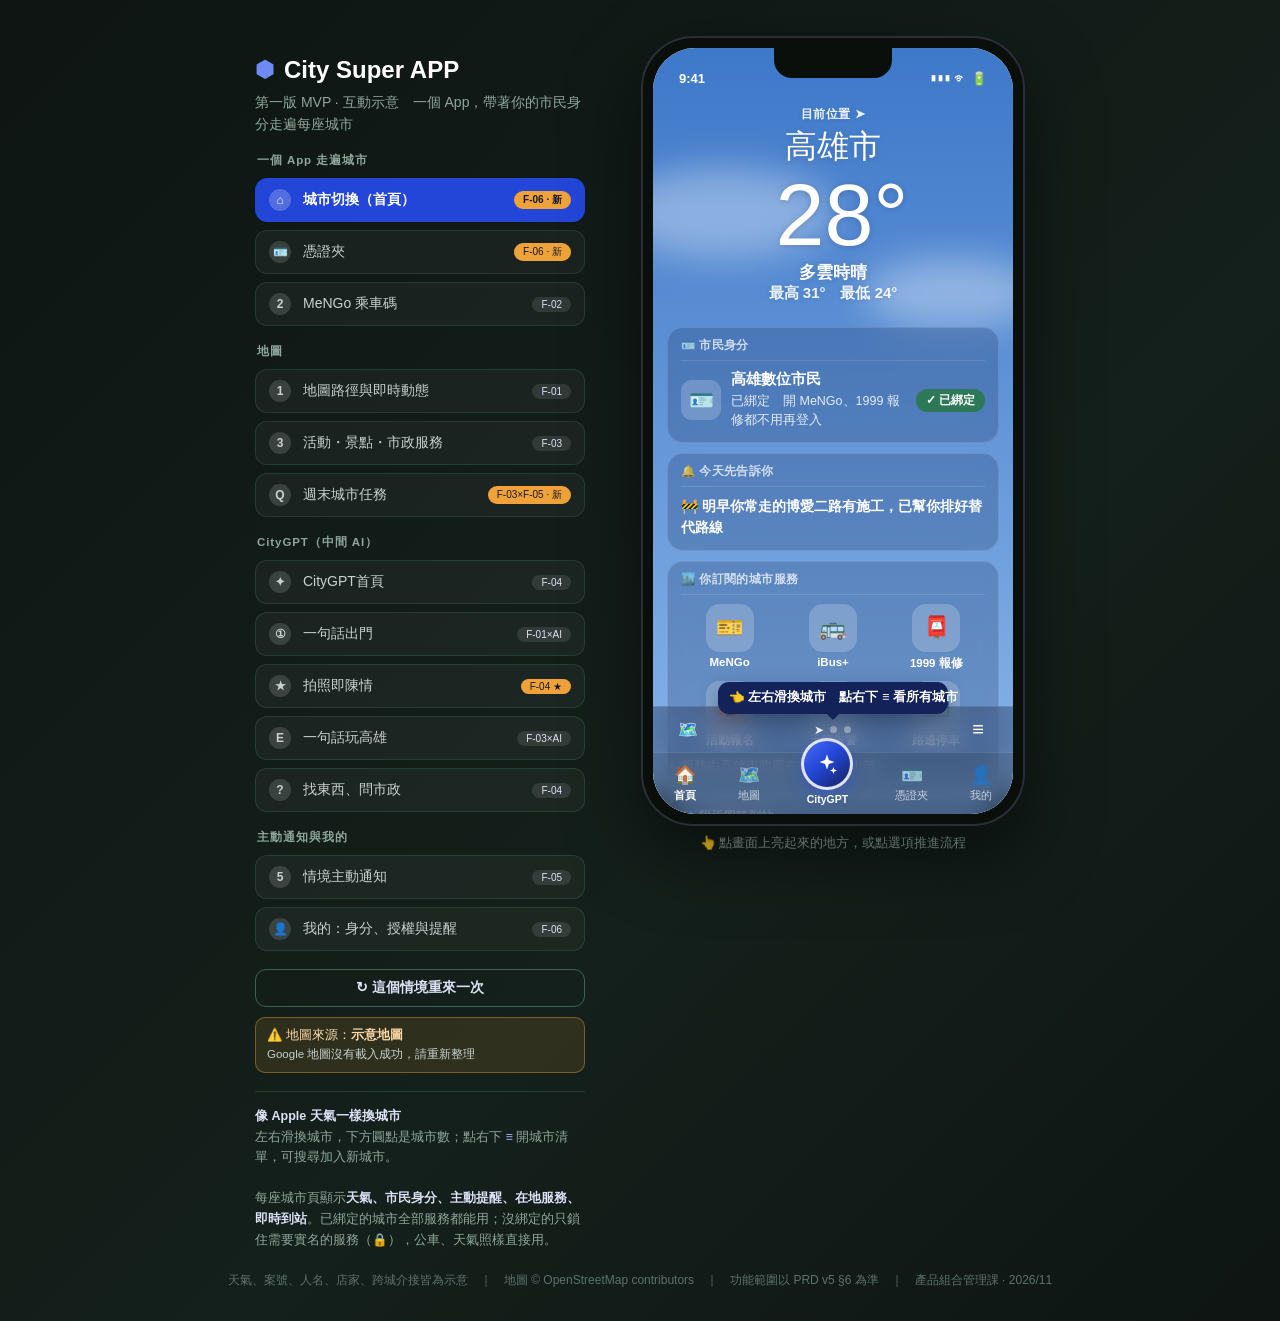
==== commit 6ffdd886: "Mockup v12：新增「週末城市任務」情境（任務卡、到站打卡、地圖點亮）" ====
--- a/index.html
+++ b/index.html
@@ -34,6 +34,7 @@
 <script src="core.js"></script>
 <script src="city_wallet_me.js"></script>
 <script src="screens.js"></script>
+<script src="quest.js"></script>
 <script src="ask.js"></script>
 <script src="gmap.js"></script>
 <script src="gmap_scenes.js"></script>
--- a/app.css
+++ b/app.css
@@ -228,3 +228,29 @@
 .pl .on{color:var(--green-d);font-weight:800}
 .mepg.bigtext .me-scroll{zoom:1.15}
 .mepg .pill{white-space:nowrap;flex:none}
+
+/* v11：我的 → 替你做過的事（時間軸） */
+.did-row{display:flex;gap:10px;padding:10px 0;position:relative}
+.did-row + .did-row{border-top:1px solid var(--line)}
+.did-tm{width:62px;flex:none;font-size:11px;font-weight:800;color:var(--ink);padding-top:2px;line-height:1.35}
+.did-bd{flex:1;min-width:0;border-left:2px solid #DCE3F5;padding-left:10px}
+.did-h{display:flex;gap:4px;flex-wrap:wrap}
+.did-t{font-size:12.5px;color:var(--ink);font-weight:700;margin-top:4px;line-height:1.45}
+.did-d{font-size:11px;color:var(--mute);margin-top:3px}
+.did-no{flex:none;font-size:11px;color:var(--green-d);font-weight:700;cursor:pointer;padding-top:2px;white-space:nowrap}
+.did-no:active{opacity:.6}
+/* v11：MeNGo Mini App 續購畫面（示意） */
+.mg-page{z-index:20;background:var(--surf,#F5F7FB)}
+.mg-bar{display:flex;align-items:center;gap:8px;padding:6px 14px 10px;border-bottom:1px solid var(--line);background:#fff}
+.mg-bar b{font-size:16px;font-weight:900;color:var(--navy)}
+.mg-bar .pill{margin-left:auto}
+.mg-back{font-size:12.5px;font-weight:800;color:var(--green-d);cursor:pointer}
+
+/* v12：週末城市任務 → 地圖點亮（示意底圖用的色塊；Google 地圖時改用 Circle＋標籤） */
+.q-area{position:absolute;border-radius:50%;background:rgba(100,116,139,.28);border:2px dashed rgba(100,116,139,.7);display:flex;align-items:center;justify-content:center;text-align:center}
+.q-area span{font-size:13px;font-weight:900;color:#475569;line-height:1.3}
+.q-area small{font-size:10.5px;font-weight:700}
+.q-area.on{background:rgba(240,146,42,.38);border:2px solid #F0922A;box-shadow:0 0 24px rgba(240,146,42,.55)}
+.q-area.on span{color:#9A4A06}
+.q-lab{background:#fff;color:#475569;font-size:11.5px;font-weight:900;border-radius:999px;padding:4px 9px;box-shadow:0 2px 8px rgba(15,23,42,.2);white-space:nowrap;transform:translateY(50%)}
+.q-lab.on{background:#F0922A;color:#fff}
